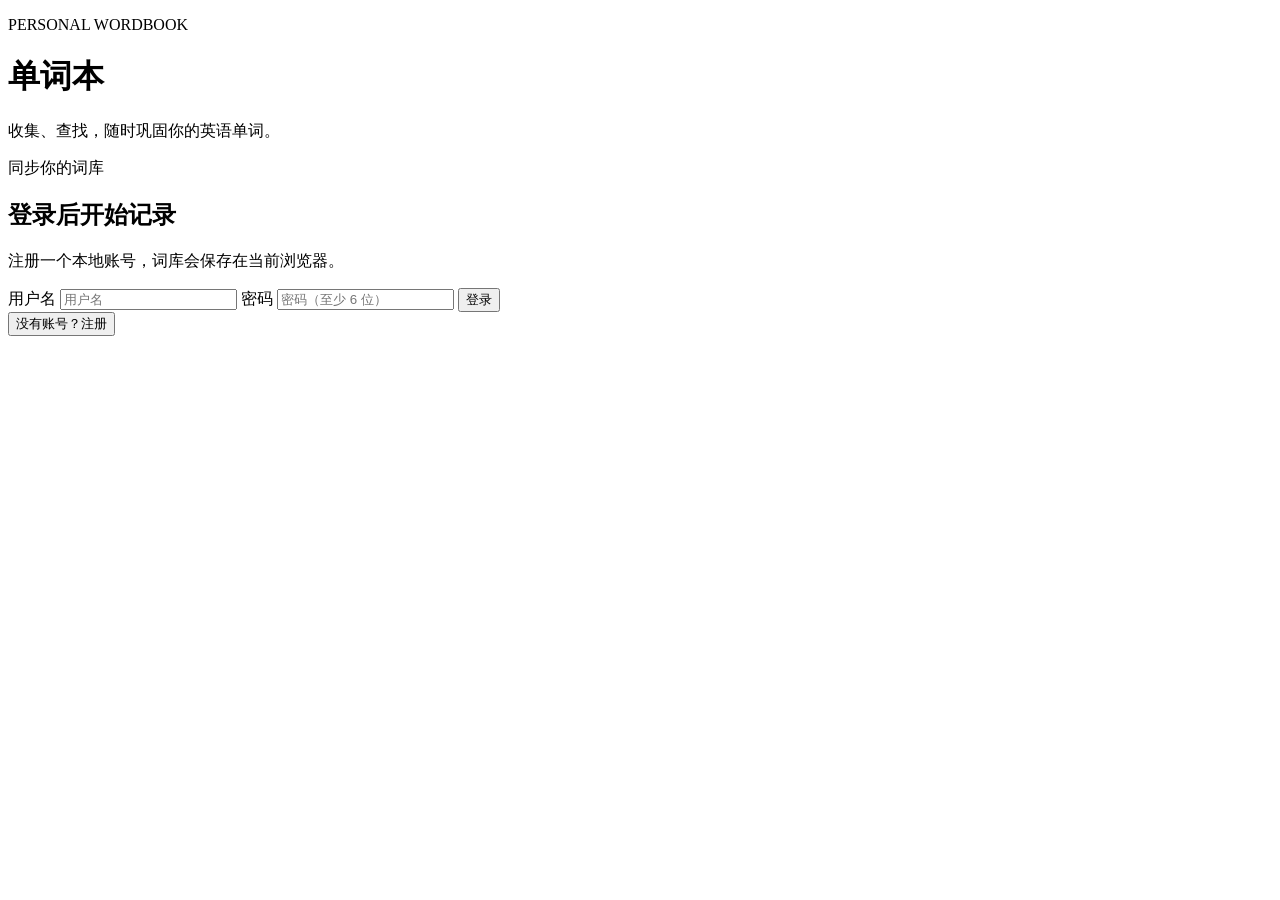
==== index.html @ 94f44bc5 "feat: add login page" ====
<!doctype html>
<html lang="zh-CN">
  <head>
    <meta charset="UTF-8" />
    <meta name="viewport" content="width=device-width, initial-scale=1.0" />
    <meta name="description" content="个人英语单词本" />
    <title>单词本 · 登录</title>
    <link rel="stylesheet" href="styles.css" />
  </head>
  <body data-page="login">
    <main class="page-shell">
      <header class="hero">
        <p class="eyebrow">PERSONAL WORDBOOK</p>
        <h1>单词本</h1>
        <p class="subtitle">收集、查找，随时巩固你的英语单词。</p>
      </header>
      <section id="auth-card" class="card auth-card" aria-labelledby="auth-title">
        <div>
          <p class="section-kicker">同步你的词库</p>
          <h2 id="auth-title">登录后开始记录</h2>
          <p class="muted">注册一个本地账号，词库会保存在当前浏览器。</p>
        </div>
        <form id="auth-form" class="inline-form">
          <label class="sr-only" for="username">用户名</label>
          <input id="username" type="text" placeholder="用户名" autocomplete="username" minlength="3" required />
          <label class="sr-only" for="password">密码</label>
          <input id="password" type="password" placeholder="密码（至少 6 位）" autocomplete="current-password" minlength="6" required />
          <button id="auth-submit" type="submit">登录</button>
        </form>
        <button id="auth-switch" class="text-button auth-switch" type="button">没有账号？注册</button>
        <p id="auth-message" class="form-message" aria-live="polite"></p>
      </section>
    </main>
    <script src="app.js"></script>
  </body>
</html>
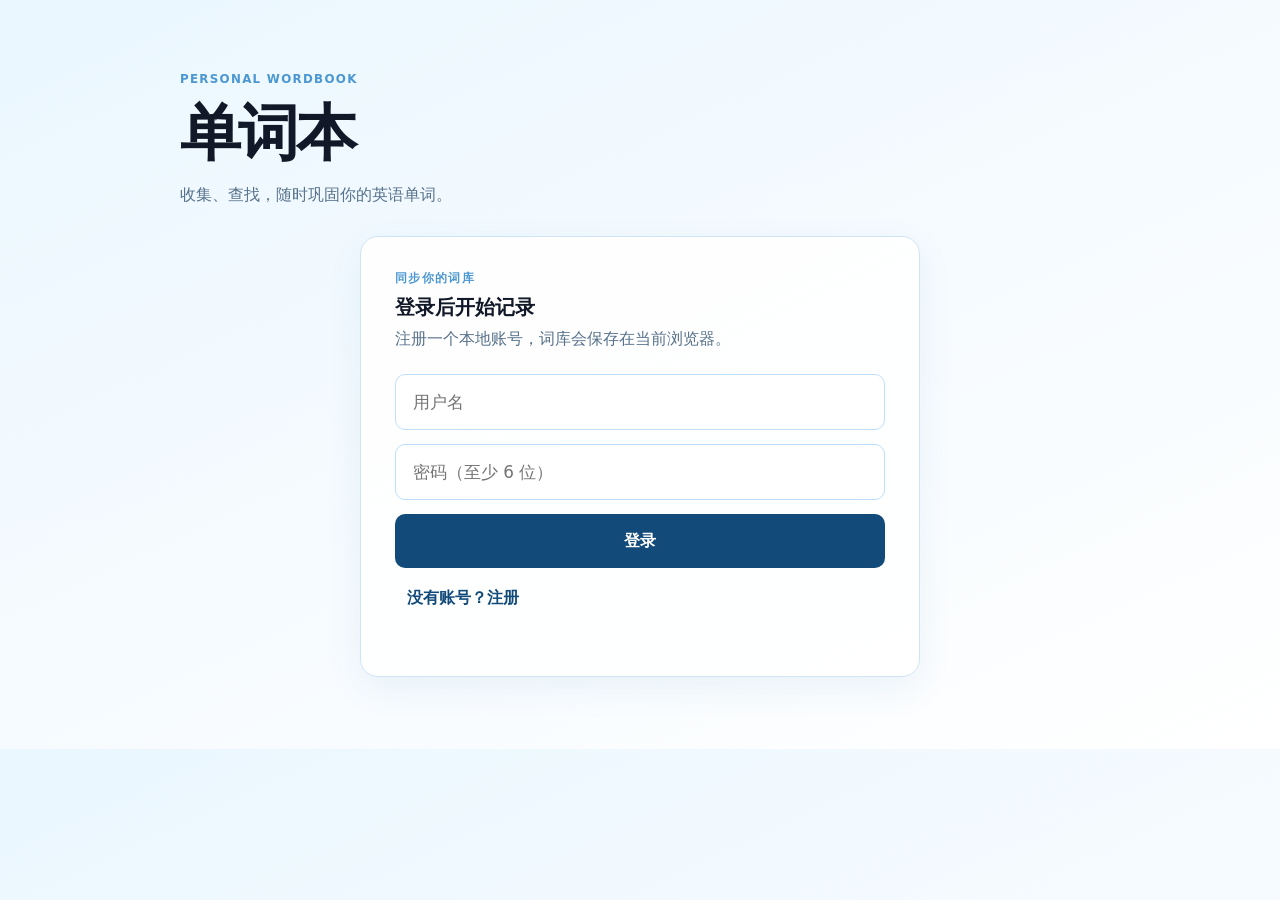
==== commit 3fb2c594: "feat: use offline ECDICT word definitions" ====
--- a/index.html
+++ b/index.html
@@ -14,6 +14,7 @@
         <h1>单词本</h1>
         <p class="subtitle">收集、查找，随时巩固你的英语单词。</p>
       </header>
+
       <section id="auth-card" class="card auth-card" aria-labelledby="auth-title">
         <div>
           <p class="section-kicker">同步你的词库</p>
@@ -30,6 +31,7 @@
         <button id="auth-switch" class="text-button auth-switch" type="button">没有账号？注册</button>
         <p id="auth-message" class="form-message" aria-live="polite"></p>
       </section>
+
     </main>
     <script src="app.js"></script>
   </body>
--- a/styles.css
+++ b/styles.css
@@ -0,0 +1,6 @@
+:root { --blue-50:#f4faff; --blue-100:#e2f2ff; --blue-200:#bedfff; --blue-500:#4b97d1; --blue-800:#124b7a; --ink:#111827; --muted:#57728a; --line:#cfe4f5; --white:#fff; }
+* { box-sizing:border-box; }
+body { margin:0; min-width:320px; color:var(--ink); background:linear-gradient(155deg,#eaf7ff 0%,var(--blue-50) 44%,#fff 100%); font-family:Inter,"Microsoft YaHei",system-ui,sans-serif; }
+button,input { font:inherit; } button { cursor:pointer; } .page-shell { width:min(920px,calc(100% - 32px)); margin:0 auto; padding:72px 0; }
+.hero { margin-bottom:30px; } .eyebrow,.section-kicker { margin:0 0 7px; color:var(--blue-500); font-size:.74rem; font-weight:800; letter-spacing:.11em; } h1,h2,h3,p { margin-top:0; } h1 { margin-bottom:10px; font-size:clamp(2.25rem,6vw,3.8rem); letter-spacing:-.05em; } h2 { margin-bottom:8px; font-size:1.25rem; } .subtitle,.muted { color:var(--muted); } .card { padding:26px; border:1px solid var(--line); border-radius:18px; background:rgba(255,255,255,.9); box-shadow:0 12px 35px rgba(38,112,166,.08); }
+.auth-card,.toolbar,.word-form { display:flex; gap:14px; align-items:end; } .auth-card { display:block; max-width:560px; margin:0 auto; padding:34px; } .inline-form { display:grid; grid-template-columns:1fr; gap:14px; margin-top:24px; } .inline-form input { min-height:56px; padding:0 17px; font-size:1.05rem; } .inline-form button { min-height:54px; } .auth-switch { display:block; margin:16px auto 0; } input { width:100%; min-height:46px; padding:0 13px; border:1px solid var(--blue-200); border-radius:10px; outline:0; background:var(--white); color:var(--ink); } input:focus { border-color:var(--blue-500); box-shadow:0 0 0 3px rgba(75,151,209,.16); } button { min-height:46px; padding:0 17px; border:0; border-radius:10px; color:#fff; background:var(--blue-800); font-weight:700; } button:hover { background:#0b3b63; } button:disabled { cursor:wait; opacity:.65; } .secondary-button { color:var(--blue-800); background:var(--blue-100); }.secondary-button:hover { background:var(--blue-200); } .compact-hero { margin-bottom:24px; } .toolbar { justify-content:space-between; margin:0 0 16px; align-items:center; } .identity { color:var(--muted); font-size:.9rem; } .text-button { min-height:auto; margin-left:8px; padding:4px; color:var(--blue-800); background:none; } .search-field { width:min(100%,340px); } .add-card { margin-bottom:36px; } .word-form label { flex:1; } label span { display:block; margin:0 0 7px; color:var(--muted); font-size:.84rem; font-weight:700; }.word-form button { margin-top:25px; }.form-message { min-height:1.2em; margin:12px 0 0; color:var(--blue-800); font-size:.9rem; }.dictionary-heading { display:flex; justify-content:space-between; align-items:baseline; border-bottom:1px solid var(--line); }.dictionary-heading h2 { margin:0 0 14px; }.dictionary-heading span { color:var(--muted); font-size:.9rem; }.letter-group { display:grid; grid-template-columns:58px 1fr; gap:16px; padding:20px 0; border-bottom:1px solid var(--line); }.letter-group h3 { margin:0; color:var(--blue-500); font-size:1.12rem; }.letter-group ul { display:grid; gap:12px; margin:0; padding:0; list-style:none; }.word-item { display:flex; justify-content:space-between; gap:20px; align-items:baseline; }.word-item strong { color:#000; font-size:1.05rem; }.word-item span { color:var(--blue-800); text-align:right; }.empty { padding:28px 0; color:var(--muted); text-align:center; }.sr-only { position:absolute; width:1px; height:1px; overflow:hidden; clip:rect(0,0,0,0); white-space:nowrap; } @media (max-width:650px) { .page-shell { padding:42px 0; }.toolbar,.word-form { align-items:stretch; flex-direction:column; }.search-field { width:100%; }.word-form button { margin-top:0; }.word-item { flex-direction:column; gap:4px; }.word-item span { text-align:left; }.auth-card { padding:26px 20px; } }
